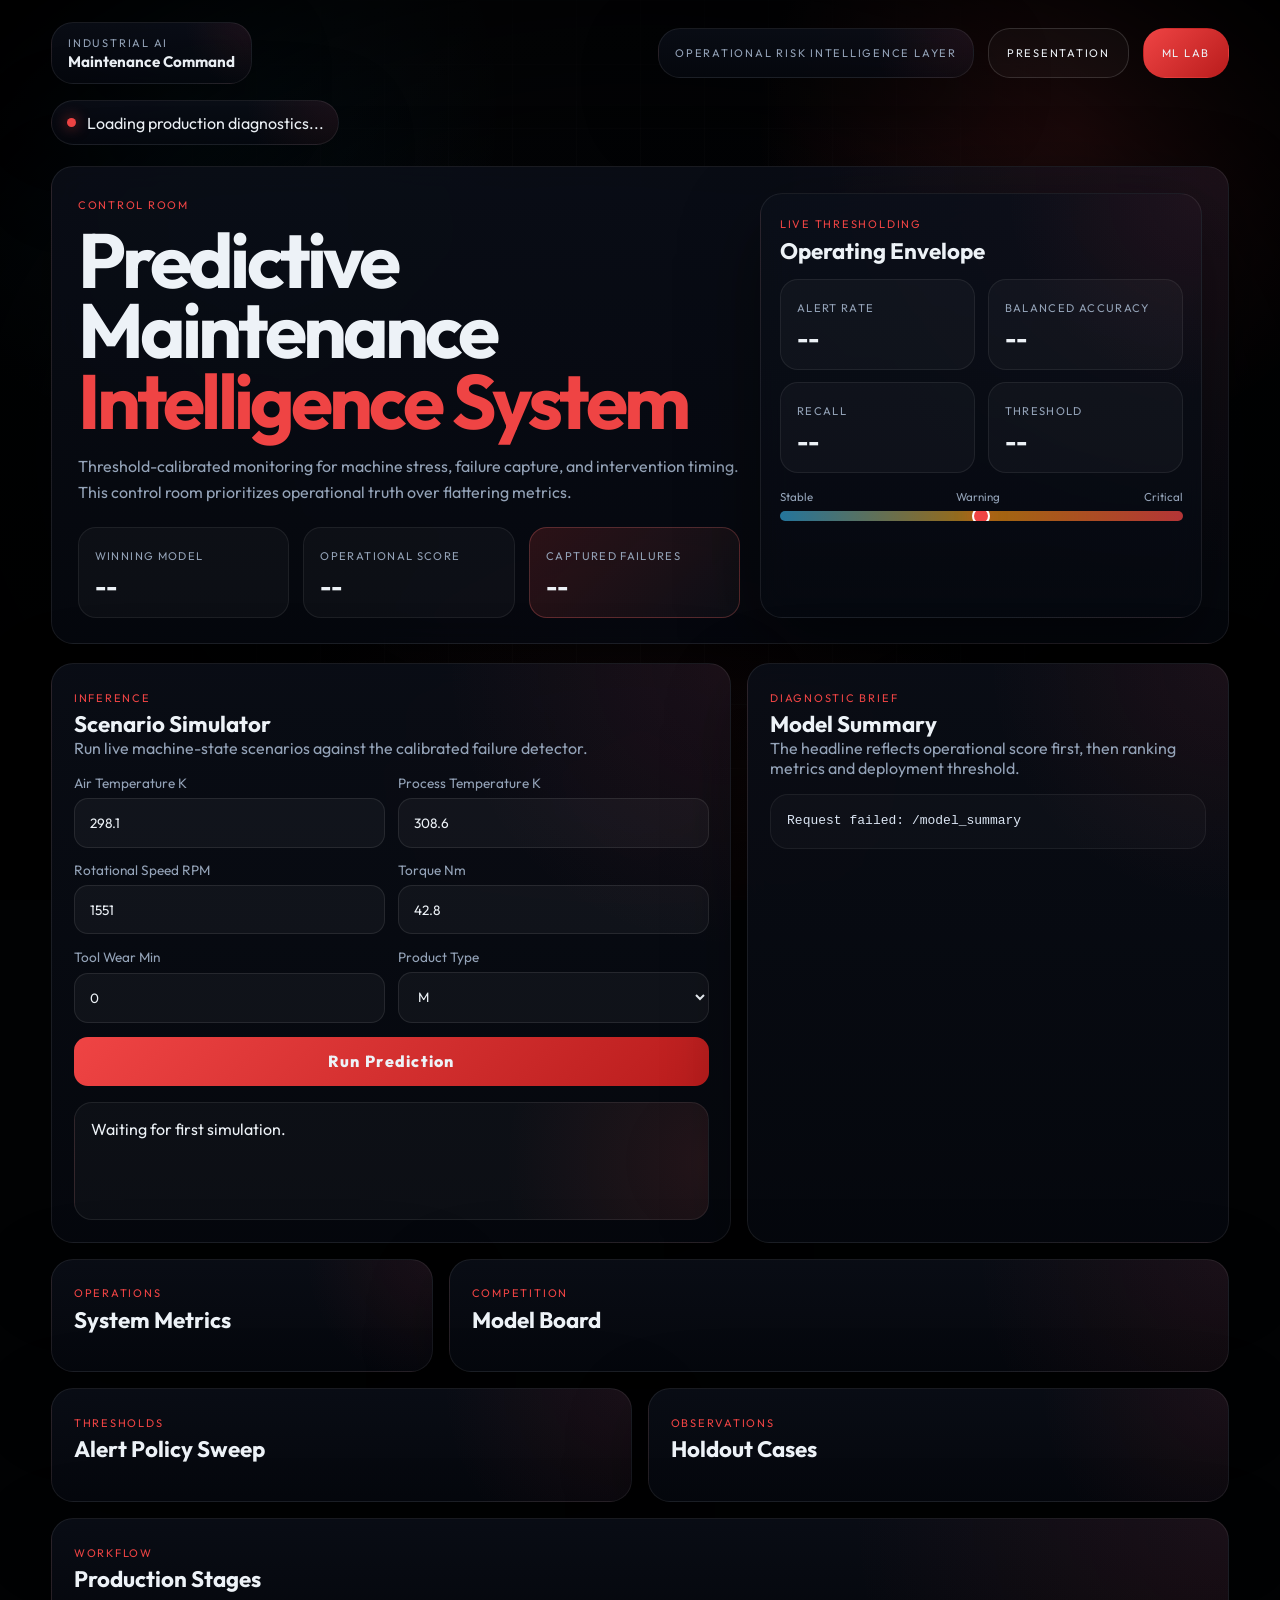
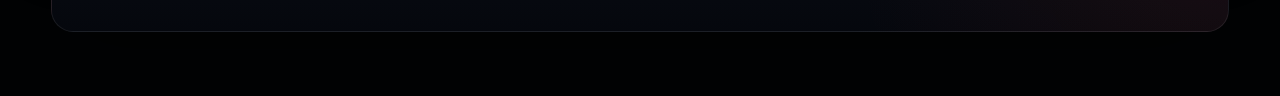
==== frontend/index.html @ 71aef169 "Build production-ready predictive maintenance app" ====
<!DOCTYPE html>
<html lang="en">
<head>
    <meta charset="UTF-8">
    <meta name="viewport" content="width=device-width, initial-scale=1.0">
    <title>Predictive Maintenance Intelligence</title>
    <link rel="icon" type="image/svg+xml" href="assets/icons/favicon.svg">
    <link rel="stylesheet" href="css/style.css?v=3.0">
</head>
<body>
    <div id="bg-layer"></div>
    <div id="vignette"></div>
    <div id="grid-overlay"></div>
    <div id="page-wipe"></div>

    <div id="loading-overlay">
        <div class="loader"></div>
        <p>INITIALIZING MAINTENANCE CORE...</p>
    </div>

    <header class="top-nav">
        <div class="nav-cluster">
            <div class="brand-mark glass">
                <span class="brand-kicker">Industrial AI</span>
                <strong>Maintenance Command</strong>
            </div>
        </div>
        <div class="nav-cluster">
            <div class="nav-meta glass">Operational Risk Intelligence Layer</div>
            <a href="/presentation" class="nav-btn route-link">PRESENTATION</a>
            <a href="/notebook" class="nav-btn primary route-link">ML LAB</a>
        </div>
    </header>

    <div class="scene-status glass">
        <span class="scene-dot"></span>
        <span id="hero-subtitle">Loading production diagnostics...</span>
    </div>

    <main class="control-shell">
        <section class="hero-stage glass">
            <div class="hero-copy">
                <span class="tag">Control Room</span>
                <h1>Predictive Maintenance<br><span>Intelligence System</span></h1>
                <p>Threshold-calibrated monitoring for machine stress, failure capture, and intervention timing. This control room prioritizes operational truth over flattering metrics.</p>
                <div class="hero-stats-row">
                    <article class="hero-stat-card">
                        <span>Winning Model</span>
                        <strong id="stat-model">--</strong>
                    </article>
                    <article class="hero-stat-card">
                        <span>Operational Score</span>
                        <strong id="stat-r2">--</strong>
                    </article>
                    <article class="hero-stat-card accent">
                        <span>Captured Failures</span>
                        <strong id="stat-savings">--</strong>
                    </article>
                </div>
            </div>

            <div class="hero-aside">
                <article class="glass aside-panel">
                    <div class="panel-head compact">
                        <span class="tag">Live Thresholding</span>
                        <h2>Operating Envelope</h2>
                    </div>
                    <div class="ops-grid">
                        <div class="ops-card"><span>Alert Rate</span><strong id="ops-alert-rate">--</strong></div>
                        <div class="ops-card"><span>Balanced Accuracy</span><strong id="ops-precision">--</strong></div>
                        <div class="ops-card"><span>Recall</span><strong id="ops-recall">--</strong></div>
                        <div class="ops-card"><span>Threshold</span><strong id="ops-threshold">--</strong></div>
                    </div>
                    <div class="signal-band">
                        <div class="signal-labels"><span>Stable</span><span>Warning</span><span>Critical</span></div>
                        <div class="signal-track"><span id="signal-thumb"></span></div>
                    </div>
                </article>
            </div>
        </section>

        <section class="dashboard-grid">
            <article class="glass command-panel span-7">
                <div class="panel-head">
                    <span class="tag">Inference</span>
                    <h2>Scenario Simulator</h2>
                    <p>Run live machine-state scenarios against the calibrated failure detector.</p>
                </div>
                <form id="prediction-form" class="sim-form">
                    <label>Air Temperature K<input name="air_temp_k" type="number" step="0.1" value="298.1"></label>
                    <label>Process Temperature K<input name="process_temp_k" type="number" step="0.1" value="308.6"></label>
                    <label>Rotational Speed RPM<input name="rotational_speed" type="number" step="1" value="1551"></label>
                    <label>Torque Nm<input name="torque" type="number" step="0.1" value="42.8"></label>
                    <label>Tool Wear Min<input name="tool_wear" type="number" step="1" value="0"></label>
                    <label>Product Type
                        <select name="product_type">
                            <option value="L">L</option>
                            <option value="M" selected>M</option>
                            <option value="H">H</option>
                        </select>
                    </label>
                    <button class="cta" type="submit">Run Prediction</button>
                </form>
                <div id="prediction-result" class="result-panel cinematic-result">Waiting for first simulation.</div>
            </article>

            <article class="glass summary-panel span-5">
                <div class="panel-head">
                    <span class="tag">Diagnostic Brief</span>
                    <h2>Model Summary</h2>
                    <p>The headline reflects operational score first, then ranking metrics and deployment threshold.</p>
                </div>
                <pre id="summary-box" class="mono">Loading...</pre>
                <div id="feature-chips" class="chip-grid"></div>
            </article>

            <article class="glass data-panel span-4">
                <div class="panel-head compact">
                    <span class="tag">Operations</span>
                    <h2>System Metrics</h2>
                </div>
                <div id="metrics-box" class="metric-list"></div>
            </article>

            <article class="glass data-panel span-8">
                <div class="panel-head compact">
                    <span class="tag">Competition</span>
                    <h2>Model Board</h2>
                </div>
                <div id="leaderboard" class="leaderboard"></div>
            </article>

            <article class="glass data-panel span-6">
                <div class="panel-head compact">
                    <span class="tag">Thresholds</span>
                    <h2>Alert Policy Sweep</h2>
                </div>
                <div id="threshold-preview" class="leaderboard"></div>
            </article>

            <article class="glass data-panel span-6">
                <div class="panel-head compact">
                    <span class="tag">Observations</span>
                    <h2>Holdout Cases</h2>
                </div>
                <div id="observations" class="observations"></div>
            </article>

            <article class="glass data-panel span-12">
                <div class="panel-head compact">
                    <span class="tag">Workflow</span>
                    <h2>Production Stages</h2>
                </div>
                <div id="workflow-stages" class="leaderboard"></div>
            </article>
        </section>
    </main>

    <script src="js/app.js?v=3.0"></script>
</body>
</html>
---- frontend/css/style.css ----
@import url('https://fonts.googleapis.com/css2?family=Outfit:wght@300;400;600;800&display=swap');

:root {
    --bg: #020304;
    --card: rgba(8, 11, 18, 0.72);
    --card-strong: rgba(10, 14, 24, 0.86);
    --line: rgba(255, 255, 255, 0.08);
    --line-strong: rgba(255, 255, 255, 0.14);
    --text: #edf2f7;
    --muted: #94a3b8;
    --accent: #ef4444;
    --accent-2: #f87171;
    --accent-soft: rgba(239, 68, 68, 0.14);
    --cyan: #38bdf8;
    --gold: #f59e0b;
    --shadow: 0 28px 80px rgba(0, 0, 0, 0.42);
}

* { box-sizing: border-box; margin: 0; padding: 0; }
html { scroll-behavior: smooth; }

body {
    font-family: 'Outfit', system-ui, sans-serif;
    background: var(--bg);
    color: var(--text);
    min-height: 100vh;
}

#bg-layer {
    position: fixed;
    inset: 0;
    z-index: 0;
    background:
        radial-gradient(circle at 14% 12%, rgba(56, 189, 248, 0.08), transparent 24%),
        radial-gradient(circle at 84% 14%, rgba(239, 68, 68, 0.18), transparent 24%),
        radial-gradient(circle at 50% 100%, rgba(239, 68, 68, 0.08), transparent 38%),
        linear-gradient(180deg, #040507 0%, #020304 100%);
}

#grid-overlay {
    position: fixed;
    inset: 0;
    z-index: 0;
    background-image:
        linear-gradient(rgba(255,255,255,0.03) 1px, transparent 1px),
        linear-gradient(90deg, rgba(255,255,255,0.03) 1px, transparent 1px);
    background-size: 64px 64px;
    mask-image: radial-gradient(circle at center, rgba(0,0,0,0.9), transparent 88%);
    pointer-events: none;
}

#vignette {
    position: fixed;
    inset: 0;
    z-index: 1;
    background: radial-gradient(ellipse at center, transparent 42%, rgba(0,0,0,0.94) 100%);
    pointer-events: none;
}

#page-wipe {
    position: fixed;
    inset: 0;
    z-index: 60;
    background: linear-gradient(90deg, rgba(239,68,68,0.96), rgba(120,0,0,0.98));
    transform: scaleX(0);
    transform-origin: left center;
    transition: transform .42s cubic-bezier(.77,0,.18,1);
    pointer-events: none;
}

#page-wipe.active {
    transform: scaleX(1);
}

body.page-exit {
    overflow: hidden;
}

body.page-exit .control-shell,
body.page-exit .book-shell,
body.page-exit .presentation-shell,
body.page-exit .top-nav,
body.page-exit .scene-status {
    opacity: 0;
    transform: translateY(12px);
    transition: opacity .24s ease, transform .24s ease;
}

#loading-overlay {
    position: fixed;
    inset: 0;
    z-index: 40;
    display: flex;
    flex-direction: column;
    align-items: center;
    justify-content: center;
    background: #000;
    transition: opacity .8s ease, visibility .8s ease;
}

#loading-overlay.hidden {
    opacity: 0;
    visibility: hidden;
}

.loader {
    width: 54px;
    height: 54px;
    border-radius: 50%;
    border: 3px solid rgba(239,68,68,0.12);
    border-top-color: var(--accent);
    animation: spin 1s linear infinite;
    margin-bottom: 1.1rem;
}

#loading-overlay p {
    color: var(--accent-2);
    font-size: .72rem;
    font-weight: 800;
    letter-spacing: .32em;
}

@keyframes spin {
    from { transform: rotate(0deg); }
    to { transform: rotate(360deg); }
}

.glass {
    background:
        radial-gradient(circle at top right, rgba(239,68,68,0.08), transparent 32%),
        linear-gradient(180deg, rgba(11, 15, 25, 0.82), rgba(6, 9, 16, 0.82));
    border: 1px solid var(--line);
    backdrop-filter: blur(16px);
    -webkit-backdrop-filter: blur(16px);
    box-shadow: var(--shadow);
}

.top-nav,
.scene-status,
.control-shell,
.book-shell {
    position: relative;
    z-index: 5;
}

.top-nav {
    position: sticky;
    top: 0;
    display: flex;
    justify-content: space-between;
    gap: 1rem;
    padding: 1.4rem 4vw 0;
}

.nav-cluster {
    display: flex;
    align-items: center;
    gap: .9rem;
}

.brand-mark,
.nav-meta,
.nav-btn,
.hero-stage,
.aside-panel,
.command-panel,
.summary-panel,
.data-panel,
.book-hero,
.book-sidebar,
.chapter-card {
    border-radius: 22px;
}

.brand-mark,
.nav-meta,
.nav-btn {
    min-height: 50px;
}

.brand-mark {
    display: grid;
    align-content: center;
    gap: .12rem;
    padding: .78rem 1rem;
}

.brand-kicker,
.nav-meta,
.nav-btn,
.tag,
.label {
    font-size: .69rem;
    letter-spacing: .16em;
    text-transform: uppercase;
}

.brand-mark strong {
    font-size: .95rem;
}

.brand-kicker,
.nav-meta,
.label,
.hero-stage p,
.panel-head p,
.chapter-card p,
.dashboard-kpi-tile small,
.hero-stats span {
    color: var(--muted);
}

.nav-meta {
    display: inline-flex;
    align-items: center;
    padding: .78rem 1rem;
}

.nav-btn {
    display: inline-flex;
    align-items: center;
    justify-content: center;
    padding: .86rem 1.1rem;
    text-decoration: none;
    color: var(--text);
    border: 1px solid var(--line-strong);
    background: rgba(255,255,255,0.03);
    transition: transform .24s ease, border-color .24s ease, background .24s ease;
}

.nav-btn:hover {
    transform: translateY(-2px);
    border-color: rgba(255,255,255,0.22);
}

.nav-btn.primary {
    background: linear-gradient(135deg, var(--accent), #b91c1c);
    border-color: transparent;
}

.scene-status {
    display: inline-flex;
    align-items: center;
    gap: .7rem;
    margin: 1rem 4vw 0;
    padding: .72rem .9rem;
    border-radius: 999px;
}

.scene-dot {
    width: 9px;
    height: 9px;
    border-radius: 50%;
    background: var(--accent);
    box-shadow: 0 0 14px rgba(239,68,68,0.72);
}

.control-shell,
.book-shell {
    padding: 1.3rem 4vw 4rem;
}

.hero-stage {
    display: grid;
    grid-template-columns: 1.2fr .8fr;
    gap: 1.25rem;
    padding: 1.6rem;
    margin-bottom: 1.2rem;
}

.hero-copy h1,
.book-hero h1 {
    font-size: clamp(2.7rem, 6vw, 5.4rem);
    line-height: .92;
    margin: .75rem 0 1rem;
    letter-spacing: -0.05em;
}

.hero-copy h1 span,
.book-hero h1 span,
.tag {
    color: var(--accent);
}

.hero-copy p,
.book-hero-copy p {
    max-width: 56rem;
    font-size: 1rem;
    line-height: 1.65;
}

.hero-stats-row,
.hero-stats,
.dashboard-kpi-grid {
    display: grid;
    grid-template-columns: repeat(3, minmax(0, 1fr));
    gap: .9rem;
    margin-top: 1.35rem;
}

.hero-stats {
    grid-template-columns: repeat(4, minmax(0, 1fr));
}

.hero-stat-card,
.ops-card,
.dashboard-kpi-tile {
    padding: 1rem;
    border-radius: 18px;
    background: rgba(255,255,255,0.03);
    border: 1px solid rgba(255,255,255,0.07);
}

.hero-stat-card.accent {
    background: linear-gradient(135deg, rgba(239,68,68,0.16), rgba(255,255,255,0.03));
    border-color: rgba(248,113,113,0.28);
}

.hero-stat-card span,
.ops-card span,
.dashboard-kpi-tile span {
    color: var(--muted);
    font-size: .7rem;
    letter-spacing: .12em;
    text-transform: uppercase;
}

.hero-stat-card strong,
.ops-card strong,
.dashboard-kpi-tile strong,
.hero-stats strong {
    display: block;
    margin-top: .35rem;
    font-size: 1.55rem;
}

.aside-panel {
    padding: 1.15rem;
    min-height: 100%;
}

.panel-head {
    margin-bottom: 1rem;
}

.panel-head.compact {
    margin-bottom: .9rem;
}

.panel-head h2,
.chapter-card h2 {
    font-size: 1.4rem;
    margin-top: .28rem;
}

.ops-grid {
    display: grid;
    grid-template-columns: repeat(2, minmax(0, 1fr));
    gap: .8rem;
}

.signal-band {
    margin-top: 1rem;
}

.signal-labels {
    display: flex;
    justify-content: space-between;
    color: var(--muted);
    font-size: .72rem;
    margin-bottom: .45rem;
}

.signal-track {
    position: relative;
    height: 10px;
    border-radius: 999px;
    background: linear-gradient(90deg, rgba(56,189,248,0.6), rgba(245,158,11,0.65), rgba(239,68,68,0.75));
    overflow: hidden;
}

#signal-thumb {
    position: absolute;
    top: 50%;
    left: 50%;
    width: 18px;
    height: 18px;
    border-radius: 50%;
    border: 2px solid #fff;
    background: var(--accent);
    transform: translate(-50%, -50%);
    box-shadow: 0 0 18px rgba(239,68,68,0.48);
}

.dashboard-grid {
    display: grid;
    grid-template-columns: repeat(12, minmax(0, 1fr));
    gap: 1rem;
}

.span-4 { grid-column: span 4; }
.span-5 { grid-column: span 5; }
.span-6 { grid-column: span 6; }
.span-7 { grid-column: span 7; }
.span-8 { grid-column: span 8; }
.span-12 { grid-column: span 12; }

.command-panel,
.summary-panel,
.data-panel,
.chapter-card {
    padding: 1.35rem;
}

.sim-form {
    display: grid;
    grid-template-columns: repeat(2, minmax(0, 1fr));
    gap: .85rem;
}

.sim-form label {
    display: grid;
    gap: .36rem;
    color: var(--muted);
    font-size: .85rem;
}

input,
select,
button {
    width: 100%;
    border: 1px solid rgba(255,255,255,0.09);
    border-radius: 14px;
    background: rgba(255,255,255,0.04);
    color: var(--text);
    padding: .92rem .95rem;
    font: inherit;
}

input:focus,
select:focus {
    outline: none;
    border-color: rgba(248,113,113,0.5);
    box-shadow: 0 0 0 4px rgba(239,68,68,0.12);
}

.cta {
    grid-column: span 2;
    border: none;
    background: linear-gradient(135deg, var(--accent), #b91c1c);
    font-weight: 800;
    letter-spacing: .08em;
    cursor: pointer;
}

.cta:hover {
    filter: brightness(1.05);
}

.result-panel,
.mono,
.metric-list,
.leaderboard,
.observations,
.source-snippets {
    margin-top: 1rem;
}

.result-panel,
.mono {
    padding: 1rem;
}

.cinematic-result {
    background:
        radial-gradient(circle at right, rgba(239,68,68,0.1), transparent 32%),
        rgba(255,255,255,0.03);
    border: 1px solid var(--line);
    border-radius: 18px;
    min-height: 118px;
}

.mono {
    white-space: pre-wrap;
    color: #dbe5f3;
    background: rgba(255,255,255,0.025);
    border: 1px solid rgba(255,255,255,0.06);
    border-radius: 18px;
    line-height: 1.6;
}

.metric-list,
.leaderboard,
.observations,
.source-snippets,
.dashboard-shell,
.chapter-stack {
    display: grid;
    gap: .8rem;
}

.metric-pill,
.leaderboard-row,
.observation-row,
.source-card {
    background: rgba(255,255,255,0.03);
    border: 1px solid rgba(255,255,255,0.06);
    border-radius: 18px;
}

.metric-pill,
.leaderboard-row,
.observation-row,
.source-card {
    padding: .95rem 1rem;
}

.metric-pill {
    display: flex;
    justify-content: space-between;
    gap: 1rem;
    align-items: center;
}

.leaderboard-row,
.observation-row {
    display: grid;
    grid-template-columns: repeat(4, minmax(0, 1fr));
    gap: .75rem;
}

.chip-grid {
    display: flex;
    flex-wrap: wrap;
    gap: .52rem;
}

.chip {
    display: inline-flex;
    align-items: center;
    padding: .48rem .74rem;
    border-radius: 999px;
    border: 1px solid rgba(255,255,255,0.08);
    background: rgba(255,255,255,0.04);
    color: #dbeafe;
    font-size: .78rem;
}

.value {
    display: block;
    margin-top: .22rem;
    font-weight: 700;
    font-size: .98rem;
}

.book-shell {
    padding-top: 2rem;
}

.book-hero {
    padding: 1.6rem;
    margin-bottom: 1rem;
}

.book-grid {
    display: grid;
    grid-template-columns: 280px minmax(0, 1fr);
    gap: 1rem;
}

.book-tabs {
    display: flex;
    gap: .75rem;
    margin: 1rem 0 1.4rem;
}

.book-tab {
    padding: .85rem 1rem;
    border-radius: 16px;
    border: 1px solid var(--line-strong);
    background: rgba(255,255,255,0.03);
    color: var(--text);
    cursor: pointer;
}

.book-tab.active {
    background: linear-gradient(135deg, var(--accent), #b91c1c);
    border-color: transparent;
}

.tab-view { display: none; }
.tab-view.active { display: block; }

.book-sidebar {
    align-self: start;
    position: sticky;
    top: 5.7rem;
    padding: 1.2rem;
}

.chapter-nav {
    display: grid;
    gap: .7rem;
    margin-top: .9rem;
}

.chapter-nav a {
    text-decoration: none;
    color: var(--text);
    padding: .78rem .88rem;
    border-radius: 14px;
    background: rgba(255,255,255,0.03);
    border: 1px solid rgba(255,255,255,0.05);
    transition: transform .22s ease, border-color .22s ease;
}

.chapter-nav a:hover {
    transform: translateX(4px);
    border-color: rgba(248,113,113,0.24);
}

.cinematic-card {
    position: relative;
    overflow: hidden;
}

.cinematic-card::before {
    content: "";
    position: absolute;
    inset: 0;
    background: linear-gradient(135deg, rgba(255,255,255,0.03), transparent 18%, transparent 82%, rgba(239,68,68,0.07));
    pointer-events: none;
}

.source-card .mono {
    margin-top: .8rem;
}

.presentation-body {
    overflow: hidden;
}

.presentation-shell {
    position: relative;
    z-index: 5;
    min-height: 100vh;
    padding: 6rem 3vw 1rem;
}

.presentation-stage {
    height: calc(100vh - 7rem);
    padding: 1rem;
    overflow: hidden;
}

.presentation-topline {
    display: flex;
    justify-content: space-between;
    gap: 1rem;
    margin-bottom: 1rem;
}

.presentation-badge {
    display: inline-flex;
    align-items: center;
    gap: .55rem;
    padding: .55rem .82rem;
    border-radius: 999px;
    background: rgba(0,0,0,0.44);
    border: 1px solid rgba(255,255,255,0.08);
    color: #fff;
    font-size: .63rem;
    letter-spacing: .14em;
    text-transform: uppercase;
}

.presentation-badge::before {
    content: "";
    width: 7px;
    height: 7px;
    border-radius: 50%;
    background: var(--accent);
    box-shadow: 0 0 12px rgba(239,68,68,0.68);
}

.presentation-slide-grid {
    display: grid;
    grid-template-columns: repeat(4, minmax(0, 1fr));
    gap: 1rem;
    height: calc(100% - 3rem);
    align-content: start;
}

.presentation-hero-card,
.presentation-metric-card,
.presentation-panel {
    padding: 1.25rem;
    border-radius: 22px;
}

.presentation-hero-card {
    grid-column: span 4;
}

.presentation-hero-card h1 {
    font-size: clamp(2.6rem, 5vw, 5rem);
    line-height: .92;
    margin: .6rem 0 .9rem;
}

.presentation-hero-card h1 span {
    color: var(--accent);
}

.presentation-metric-card strong {
    display: block;
    margin: .45rem 0;
    font-size: 2rem;
}

.presentation-panel.span-2 {
    grid-column: span 2;
}

.presentation-panel.span-4 {
    grid-column: span 4;
}

.presentation-list {
    display: grid;
    gap: .75rem;
    margin-top: 1rem;
}

.mini-row {
    display: flex;
    justify-content: space-between;
    gap: 1rem;
    padding: .82rem .92rem;
    border-radius: 14px;
    background: rgba(255,255,255,0.03);
    border: 1px solid rgba(255,255,255,0.05);
}

.toolbar {
    display: flex;
    align-items: center;
    gap: .75rem;
    margin-bottom: 1.1rem;
    flex-wrap: wrap;
}

.scene-inline {
    display: inline-flex;
    align-items: center;
    min-height: 48px;
    padding: .72rem .95rem;
    border-radius: 999px;
    border: 1px solid rgba(255,255,255,0.08);
    background: rgba(255,255,255,0.03);
    color: var(--muted);
    font-size: .74rem;
    letter-spacing: .08em;
    text-transform: uppercase;
}

.cell {
    margin-top: 1rem;
    border: 1px solid rgba(255,255,255,0.06);
    border-radius: 18px;
    overflow: hidden;
    background: rgba(255,255,255,0.025);
}

.cell-label {
    padding: .82rem 1rem;
    border-bottom: 1px solid rgba(255,255,255,0.06);
    color: #fca5a5;
    font-size: .72rem;
    letter-spacing: .14em;
    text-transform: uppercase;
}

.cell-header {
    display: flex;
    align-items: center;
    justify-content: space-between;
    gap: 1rem;
    padding: .82rem 1rem;
    border-bottom: 1px solid rgba(255,255,255,0.06);
    background: rgba(255,255,255,0.02);
}

.cell-title {
    color: var(--text);
    font-size: .9rem;
    font-weight: 700;
}

.btn-run {
    width: auto;
    min-width: 88px;
    border-radius: 999px;
    border: 1px solid rgba(248,113,113,0.3);
    background: rgba(239,68,68,0.14);
    color: #fecaca;
    font-size: .74rem;
    font-weight: 800;
    letter-spacing: .14em;
}

.code-editor {
    width: 100%;
    min-height: 180px;
    resize: vertical;
    border: 0;
    border-bottom: 1px solid rgba(255,255,255,0.06);
    border-radius: 0;
    background: #0b1020;
    color: #dbe5f3;
    padding: 1rem 1.05rem;
    font-family: Consolas, Monaco, monospace;
    font-size: .86rem;
    line-height: 1.65;
}

.output {
    padding: 1rem;
    background: rgba(10,14,24,0.82);
}

.pretty-output {
    display: grid;
    gap: .8rem;
}

.output-pre {
    white-space: pre-wrap;
    border-radius: 14px;
    border: 1px solid rgba(255,255,255,0.06);
    background: rgba(255,255,255,0.03);
    padding: .9rem 1rem;
    color: #dbe5f3;
    font-family: Consolas, Monaco, monospace;
    line-height: 1.6;
}

.output-pre.error {
    border-color: rgba(248,113,113,0.2);
    background: rgba(127,29,29,0.18);
    color: #fecaca;
}

.output-plot {
    max-width: 100%;
    border-radius: 16px;
    border: 1px solid rgba(255,255,255,0.08);
    background: #fff;
}

@media (max-width: 1180px) {
    .hero-stage,
    .book-grid {
        grid-template-columns: 1fr;
    }

    .span-4,
    .span-5,
    .span-6,
    .span-7,
    .span-8,
    .span-12 {
        grid-column: 1 / -1;
    }
}

@media (max-width: 860px) {
    .top-nav {
        position: relative;
        flex-direction: column;
        align-items: stretch;
    }

    .nav-cluster {
        flex-wrap: wrap;
    }

    .hero-stats-row,
    .hero-stats,
    .dashboard-kpi-grid,
    .ops-grid,
    .sim-form,
    .leaderboard-row,
    .observation-row {
        grid-template-columns: 1fr;
    }

    .cta {
        grid-column: auto;
    }

    .book-sidebar {
        position: static;
    }

    .toolbar {
        flex-direction: column;
        align-items: stretch;
    }

    .presentation-shell {
        padding: 5.4rem .9rem .9rem;
    }

    .presentation-stage {
        height: auto;
        min-height: calc(100vh - 6.3rem);
        overflow: auto;
    }

    .presentation-slide-grid {
        grid-template-columns: 1fr;
        height: auto;
    }

    .presentation-hero-card,
    .presentation-panel.span-2,
    .presentation-panel.span-4 {
        grid-column: auto;
    }
}
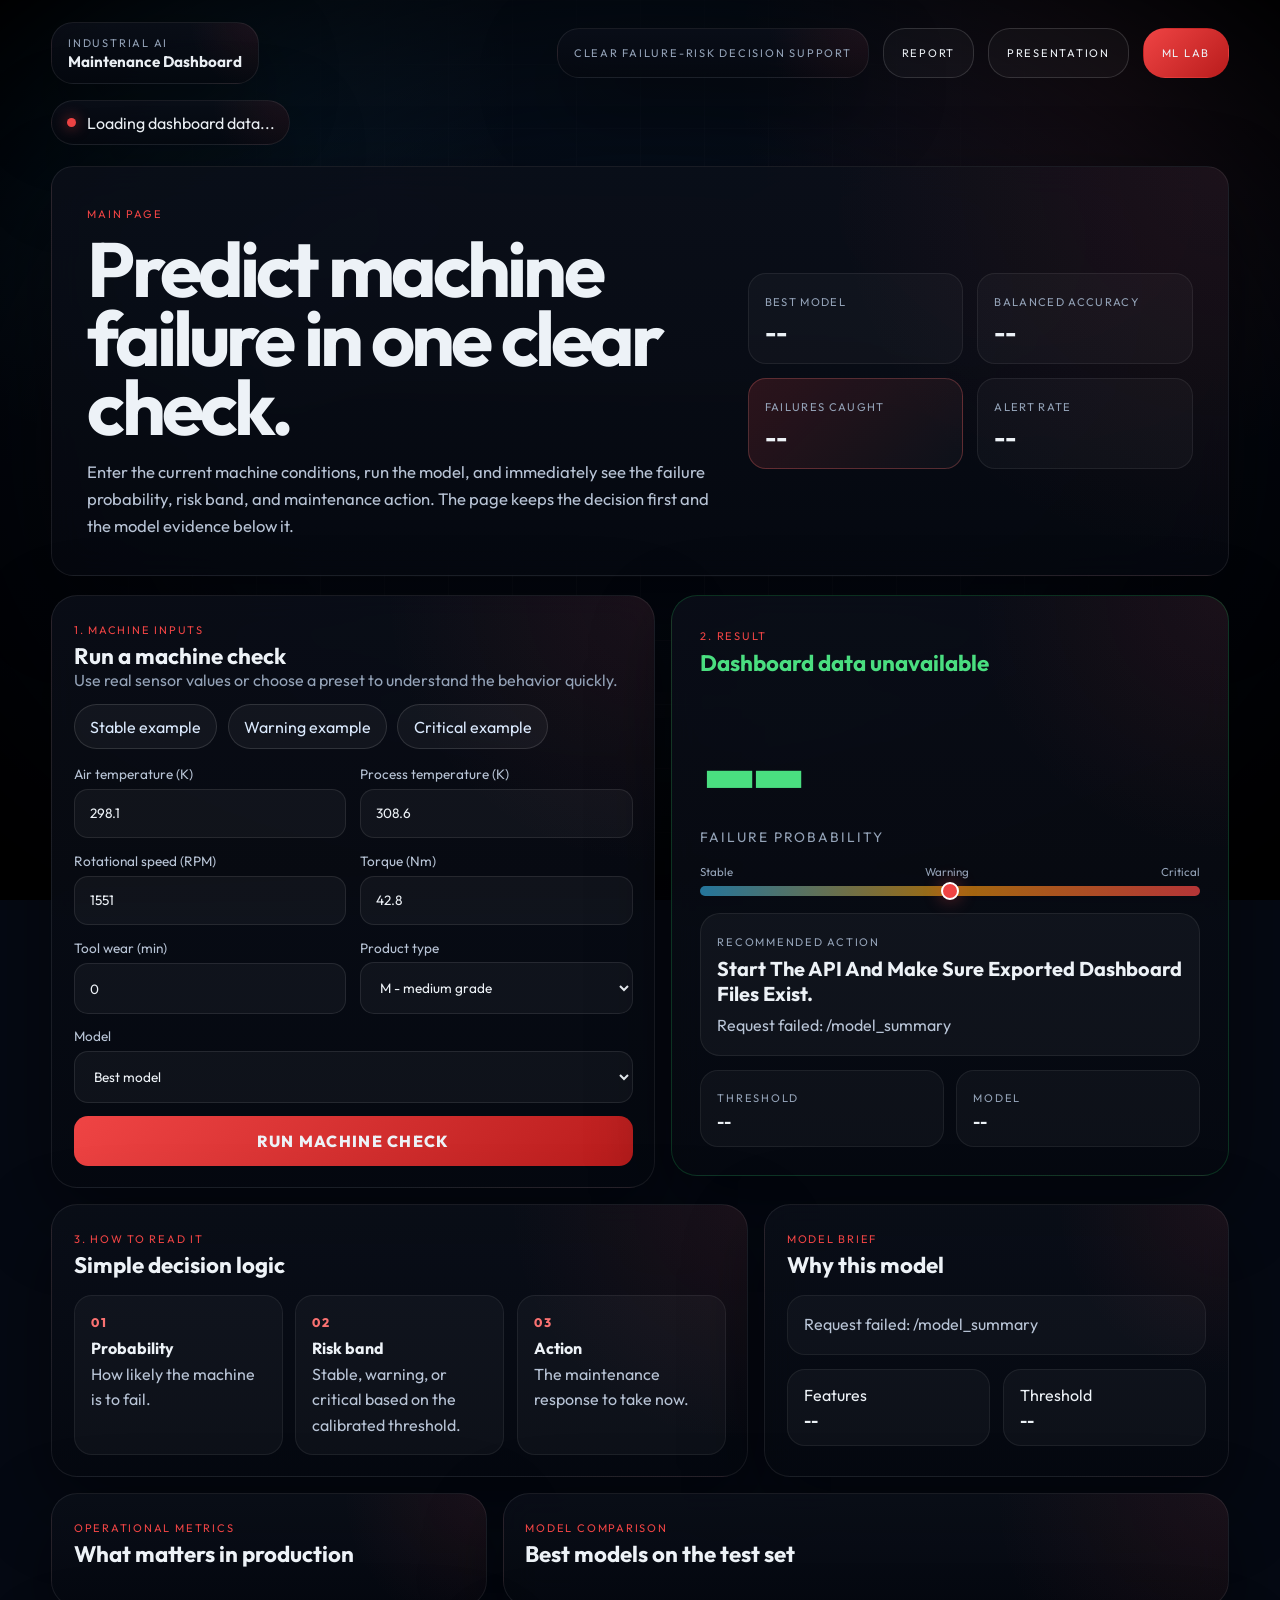
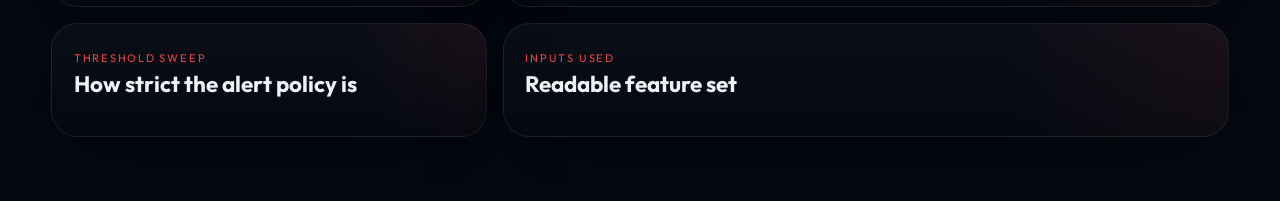
==== commit dd47caa3: "Prepare predictive maintenance app for Railway" ====
--- a/frontend/index.html
+++ b/frontend/index.html
@@ -3,11 +3,11 @@
 <head>
     <meta charset="UTF-8">
     <meta name="viewport" content="width=device-width, initial-scale=1.0">
-    <title>Predictive Maintenance Intelligence</title>
+    <title>Predictive Maintenance Dashboard</title>
     <link rel="icon" type="image/svg+xml" href="assets/icons/favicon.svg">
-    <link rel="stylesheet" href="css/style.css?v=3.0">
+    <link rel="stylesheet" href="css/style.css?v=5.0">
 </head>
-<body>
+<body class="home-page">
     <div id="bg-layer"></div>
     <div id="vignette"></div>
     <div id="grid-overlay"></div>
@@ -15,18 +15,19 @@
 
     <div id="loading-overlay">
         <div class="loader"></div>
-        <p>INITIALIZING MAINTENANCE CORE...</p>
+        <p>LOADING MAINTENANCE DASHBOARD...</p>
     </div>
 
     <header class="top-nav">
         <div class="nav-cluster">
             <div class="brand-mark glass">
                 <span class="brand-kicker">Industrial AI</span>
-                <strong>Maintenance Command</strong>
+                <strong>Maintenance Dashboard</strong>
             </div>
         </div>
         <div class="nav-cluster">
-            <div class="nav-meta glass">Operational Risk Intelligence Layer</div>
+            <div class="nav-meta glass">Clear failure-risk decision support</div>
+            <a href="/report" class="nav-btn route-link">REPORT</a>
             <a href="/presentation" class="nav-btn route-link">PRESENTATION</a>
             <a href="/notebook" class="nav-btn primary route-link">ML LAB</a>
         </div>
@@ -34,128 +35,158 @@
 
     <div class="scene-status glass">
         <span class="scene-dot"></span>
-        <span id="hero-subtitle">Loading production diagnostics...</span>
+        <span id="hero-subtitle">Loading dashboard data...</span>
     </div>
 
-    <main class="control-shell">
-        <section class="hero-stage glass">
+    <main class="control-shell clean-dashboard">
+        <section class="hero-stage glass simplified-hero">
             <div class="hero-copy">
-                <span class="tag">Control Room</span>
-                <h1>Predictive Maintenance<br><span>Intelligence System</span></h1>
-                <p>Threshold-calibrated monitoring for machine stress, failure capture, and intervention timing. This control room prioritizes operational truth over flattering metrics.</p>
-                <div class="hero-stats-row">
-                    <article class="hero-stat-card">
-                        <span>Winning Model</span>
-                        <strong id="stat-model">--</strong>
-                    </article>
-                    <article class="hero-stat-card">
-                        <span>Operational Score</span>
-                        <strong id="stat-r2">--</strong>
-                    </article>
-                    <article class="hero-stat-card accent">
-                        <span>Captured Failures</span>
-                        <strong id="stat-savings">--</strong>
-                    </article>
-                </div>
+                <span class="tag">Main page</span>
+                <h1>Predict machine failure in one clear check.</h1>
+                <p>Enter the current machine conditions, run the model, and immediately see the failure probability, risk band, and maintenance action. The page keeps the decision first and the model evidence below it.</p>
             </div>
-
-            <div class="hero-aside">
-                <article class="glass aside-panel">
-                    <div class="panel-head compact">
-                        <span class="tag">Live Thresholding</span>
-                        <h2>Operating Envelope</h2>
-                    </div>
-                    <div class="ops-grid">
-                        <div class="ops-card"><span>Alert Rate</span><strong id="ops-alert-rate">--</strong></div>
-                        <div class="ops-card"><span>Balanced Accuracy</span><strong id="ops-precision">--</strong></div>
-                        <div class="ops-card"><span>Recall</span><strong id="ops-recall">--</strong></div>
-                        <div class="ops-card"><span>Threshold</span><strong id="ops-threshold">--</strong></div>
-                    </div>
-                    <div class="signal-band">
-                        <div class="signal-labels"><span>Stable</span><span>Warning</span><span>Critical</span></div>
-                        <div class="signal-track"><span id="signal-thumb"></span></div>
-                    </div>
+            <div class="hero-stats-row quick-stats">
+                <article class="hero-stat-card">
+                    <span>Best model</span>
+                    <strong id="stat-model">--</strong>
+                </article>
+                <article class="hero-stat-card">
+                    <span>Balanced accuracy</span>
+                    <strong id="stat-balanced">--</strong>
+                </article>
+                <article class="hero-stat-card accent">
+                    <span>Failures caught</span>
+                    <strong id="stat-captured">--</strong>
+                </article>
+                <article class="hero-stat-card">
+                    <span>Alert rate</span>
+                    <strong id="stat-alert">--</strong>
                 </article>
             </div>
         </section>
 
-        <section class="dashboard-grid">
-            <article class="glass command-panel span-7">
+        <section class="decision-layout">
+            <article class="glass command-panel machine-check-card">
                 <div class="panel-head">
-                    <span class="tag">Inference</span>
-                    <h2>Scenario Simulator</h2>
-                    <p>Run live machine-state scenarios against the calibrated failure detector.</p>
+                    <span class="tag">1. Machine inputs</span>
+                    <h2>Run a machine check</h2>
+                    <p>Use real sensor values or choose a preset to understand the behavior quickly.</p>
                 </div>
-                <form id="prediction-form" class="sim-form">
-                    <label>Air Temperature K<input name="air_temp_k" type="number" step="0.1" value="298.1"></label>
-                    <label>Process Temperature K<input name="process_temp_k" type="number" step="0.1" value="308.6"></label>
-                    <label>Rotational Speed RPM<input name="rotational_speed" type="number" step="1" value="1551"></label>
-                    <label>Torque Nm<input name="torque" type="number" step="0.1" value="42.8"></label>
-                    <label>Tool Wear Min<input name="tool_wear" type="number" step="1" value="0"></label>
-                    <label>Product Type
+
+                <div class="preset-row" aria-label="Scenario presets">
+                    <button type="button" data-preset="stable">Stable example</button>
+                    <button type="button" data-preset="warning">Warning example</button>
+                    <button type="button" data-preset="critical">Critical example</button>
+                </div>
+
+                <form id="prediction-form" class="sim-form clean-form">
+                    <label>Air temperature (K)<input name="air_temp_k" type="number" step="0.1" value="298.1"></label>
+                    <label>Process temperature (K)<input name="process_temp_k" type="number" step="0.1" value="308.6"></label>
+                    <label>Rotational speed (RPM)<input name="rotational_speed" type="number" step="1" value="1551"></label>
+                    <label>Torque (Nm)<input name="torque" type="number" step="0.1" value="42.8"></label>
+                    <label>Tool wear (min)<input name="tool_wear" type="number" step="1" value="0"></label>
+                    <label>Product type
                         <select name="product_type">
-                            <option value="L">L</option>
-                            <option value="M" selected>M</option>
-                            <option value="H">H</option>
+                            <option value="L">L - low grade</option>
+                            <option value="M" selected>M - medium grade</option>
+                            <option value="H">H - high grade</option>
                         </select>
                     </label>
-                    <button class="cta" type="submit">Run Prediction</button>
+                    <label class="model-field">Model
+                        <select name="model_name" id="model-selector">
+                            <option value="">Best model</option>
+                        </select>
+                    </label>
+                    <button type="submit" class="cta">RUN MACHINE CHECK</button>
                 </form>
-                <div id="prediction-result" class="result-panel cinematic-result">Waiting for first simulation.</div>
             </article>
 
-            <article class="glass summary-panel span-5">
+            <article id="result-card" class="glass result-card risk-stable">
+                <div class="panel-head compact">
+                    <span class="tag">2. Result</span>
+                    <h2 id="result-status">Waiting for prediction</h2>
+                </div>
+                <div class="probability-readout">
+                    <strong id="result-probability">--</strong>
+                    <span>failure probability</span>
+                </div>
+                <div class="signal-band result-signal">
+                    <div class="signal-labels"><span>Stable</span><span>Warning</span><span>Critical</span></div>
+                    <div class="signal-track"><span id="probability-fill"></span><span id="signal-thumb"></span></div>
+                </div>
+                <div class="action-box">
+                    <span class="label">Recommended action</span>
+                    <strong id="result-action">Run a check to get the action.</strong>
+                    <p id="result-explainer">The result stays visible here so the decision is never hidden below the form.</p>
+                </div>
+                <div class="result-meta-grid">
+                    <div><span class="label">Threshold</span><strong id="result-threshold">--</strong></div>
+                    <div><span class="label">Model</span><strong id="result-model">--</strong></div>
+                </div>
+            </article>
+        </section>
+
+        <section class="explain-grid">
+            <article class="glass summary-panel explanation-card">
                 <div class="panel-head">
-                    <span class="tag">Diagnostic Brief</span>
-                    <h2>Model Summary</h2>
-                    <p>The headline reflects operational score first, then ranking metrics and deployment threshold.</p>
+                    <span class="tag">3. How to read it</span>
+                    <h2>Simple decision logic</h2>
                 </div>
-                <pre id="summary-box" class="mono">Loading...</pre>
-                <div id="feature-chips" class="chip-grid"></div>
+                <div class="decision-steps">
+                    <div><span>01</span><strong>Probability</strong><p>How likely the machine is to fail.</p></div>
+                    <div><span>02</span><strong>Risk band</strong><p>Stable, warning, or critical based on the calibrated threshold.</p></div>
+                    <div><span>03</span><strong>Action</strong><p>The maintenance response to take now.</p></div>
+                </div>
             </article>
 
-            <article class="glass data-panel span-4">
+            <article class="glass summary-panel explanation-card">
+                <div class="panel-head">
+                    <span class="tag">Model brief</span>
+                    <h2>Why this model</h2>
+                </div>
+                <p id="summary-box" class="plain-summary">Loading model summary...</p>
+                <div class="mini-kpis">
+                    <div><span>Features</span><strong id="stat-features">--</strong></div>
+                    <div><span>Threshold</span><strong id="stat-threshold">--</strong></div>
+                </div>
+            </article>
+        </section>
+
+        <section class="evidence-grid">
+            <article class="glass data-panel">
                 <div class="panel-head compact">
-                    <span class="tag">Operations</span>
-                    <h2>System Metrics</h2>
+                    <span class="tag">Operational metrics</span>
+                    <h2>What matters in production</h2>
                 </div>
                 <div id="metrics-box" class="metric-list"></div>
             </article>
 
-            <article class="glass data-panel span-8">
+            <article class="glass data-panel evidence-wide">
                 <div class="panel-head compact">
-                    <span class="tag">Competition</span>
-                    <h2>Model Board</h2>
+                    <span class="tag">Model comparison</span>
+                    <h2>Best models on the test set</h2>
                 </div>
                 <div id="leaderboard" class="leaderboard"></div>
             </article>
 
-            <article class="glass data-panel span-6">
+            <article class="glass data-panel evidence-wide">
                 <div class="panel-head compact">
-                    <span class="tag">Thresholds</span>
-                    <h2>Alert Policy Sweep</h2>
+                    <span class="tag">Threshold sweep</span>
+                    <h2>How strict the alert policy is</h2>
                 </div>
-                <div id="threshold-preview" class="leaderboard"></div>
+                <div id="threshold-preview" class="threshold-list"></div>
             </article>
 
-            <article class="glass data-panel span-6">
+            <article class="glass data-panel">
                 <div class="panel-head compact">
-                    <span class="tag">Observations</span>
-                    <h2>Holdout Cases</h2>
+                    <span class="tag">Inputs used</span>
+                    <h2>Readable feature set</h2>
                 </div>
-                <div id="observations" class="observations"></div>
-            </article>
-
-            <article class="glass data-panel span-12">
-                <div class="panel-head compact">
-                    <span class="tag">Workflow</span>
-                    <h2>Production Stages</h2>
-                </div>
-                <div id="workflow-stages" class="leaderboard"></div>
+                <div id="feature-chips" class="chip-grid"></div>
             </article>
         </section>
     </main>
 
-    <script src="js/app.js?v=3.0"></script>
+    <script src="js/app.js?v=5.0"></script>
 </body>
 </html>
--- a/frontend/css/style.css
+++ b/frontend/css/style.css
@@ -26,6 +26,20 @@
     min-height: 100vh;
 }
 
+::-webkit-scrollbar {
+    width: 8px;
+}
+::-webkit-scrollbar-track {
+    background: var(--bg);
+}
+::-webkit-scrollbar-thumb {
+    background: var(--line-strong);
+    border-radius: 4px;
+}
+::-webkit-scrollbar-thumb:hover {
+    background: var(--accent);
+}
+
 #bg-layer {
     position: fixed;
     inset: 0;
@@ -133,6 +147,13 @@
     backdrop-filter: blur(16px);
     -webkit-backdrop-filter: blur(16px);
     box-shadow: var(--shadow);
+    transition: transform .3s cubic-bezier(0.34, 1.56, 0.64, 1), border-color .3s ease, box-shadow .3s ease;
+}
+
+.glass:hover {
+    transform: translateY(-4px);
+    border-color: rgba(239, 68, 68, 0.3);
+    box-shadow: 0 40px 100px rgba(239, 68, 68, 0.12);
 }
 
 .top-nav,
@@ -440,8 +461,14 @@
 input:focus,
 select:focus {
     outline: none;
-    border-color: rgba(248,113,113,0.5);
+    border-color: var(--accent);
     box-shadow: 0 0 0 4px rgba(239,68,68,0.12);
+    background: rgba(255,255,255,0.08);
+}
+
+select option {
+    background: #0f172a;
+    color: var(--text);
 }
 
 .cta {
@@ -929,3 +956,451 @@
         grid-column: auto;
     }
 }
+
+/* Simplified main dashboard */
+.home-page {
+    background: #050913;
+}
+
+.home-page #bg-layer {
+    background:
+        radial-gradient(circle at 12% 10%, rgba(56, 189, 248, 0.1), transparent 26%),
+        radial-gradient(circle at 88% 8%, rgba(239, 68, 68, 0.12), transparent 28%),
+        linear-gradient(180deg, #07111f 0%, #050913 52%, #03050a 100%);
+}
+
+.home-page .glass:hover {
+    transform: none;
+}
+
+.clean-dashboard {
+    max-width: 1440px;
+    margin: 0 auto;
+}
+
+.simplified-hero {
+    grid-template-columns: minmax(0, 1.18fr) minmax(340px, .82fr);
+    align-items: center;
+    padding: clamp(1.3rem, 3vw, 2.2rem);
+}
+
+.simplified-hero .hero-copy h1 {
+    max-width: 13ch;
+    font-size: clamp(2.65rem, 6vw, 5.8rem);
+    line-height: .9;
+}
+
+.simplified-hero .hero-copy p {
+    max-width: 46rem;
+    color: #b8c4d6;
+    font-size: 1.04rem;
+}
+
+.quick-stats {
+    grid-template-columns: repeat(2, minmax(0, 1fr));
+    margin-top: 0;
+}
+
+.decision-layout,
+.explain-grid,
+.evidence-grid {
+    display: grid;
+    gap: 1rem;
+}
+
+.decision-layout {
+    grid-template-columns: minmax(0, 1.04fr) minmax(360px, .96fr);
+    align-items: start;
+    margin-bottom: 1rem;
+}
+
+.machine-check-card,
+.result-card,
+.explanation-card,
+.evidence-grid .data-panel {
+    border-radius: 26px;
+}
+
+.preset-row {
+    display: flex;
+    flex-wrap: wrap;
+    gap: .65rem;
+    margin: -.15rem 0 1rem;
+}
+
+.preset-row button {
+    width: auto;
+    border-radius: 999px;
+    border-color: rgba(255, 255, 255, 0.12);
+    background: rgba(255, 255, 255, 0.045);
+    color: #dbeafe;
+    cursor: pointer;
+    padding: .72rem .95rem;
+}
+
+.preset-row button:hover {
+    border-color: rgba(56, 189, 248, 0.38);
+    background: rgba(56, 189, 248, 0.08);
+}
+
+.clean-form {
+    grid-template-columns: repeat(2, minmax(0, 1fr));
+}
+
+.clean-form label {
+    color: #b8c4d6;
+}
+
+.clean-form .model-field,
+.clean-form .cta {
+    grid-column: 1 / -1;
+}
+
+.clean-form .cta:disabled {
+    cursor: wait;
+    opacity: .75;
+}
+
+.result-card {
+    position: sticky;
+    top: 6rem;
+    padding: clamp(1.2rem, 2.5vw, 1.75rem);
+    min-height: 490px;
+    border-color: rgba(34, 197, 94, 0.22);
+}
+
+.result-card.risk-warning {
+    border-color: rgba(245, 158, 11, 0.34);
+    box-shadow: 0 30px 80px rgba(245, 158, 11, 0.08);
+}
+
+.result-card.risk-critical {
+    border-color: rgba(239, 68, 68, 0.42);
+    box-shadow: 0 30px 80px rgba(239, 68, 68, 0.12);
+}
+
+.result-card.is-loading {
+    border-color: rgba(56, 189, 248, 0.26);
+}
+
+.probability-readout {
+    display: grid;
+    gap: .35rem;
+    padding: 1rem 0 .8rem;
+}
+
+.probability-readout strong {
+    font-size: clamp(4rem, 12vw, 8rem);
+    line-height: .9;
+    letter-spacing: -.08em;
+}
+
+.probability-readout span {
+    color: var(--muted);
+    font-size: .86rem;
+    letter-spacing: .14em;
+    text-transform: uppercase;
+}
+
+.risk-stable .probability-readout strong,
+.risk-stable #result-status {
+    color: #4ade80;
+}
+
+.risk-warning .probability-readout strong,
+.risk-warning #result-status {
+    color: #fbbf24;
+}
+
+.risk-critical .probability-readout strong,
+.risk-critical #result-status {
+    color: #f87171;
+}
+
+.result-signal {
+    margin: .3rem 0 1.1rem;
+}
+
+.home-page .signal-track {
+    overflow: visible;
+}
+
+#probability-fill {
+    position: absolute;
+    inset: 0 auto 0 0;
+    width: 0;
+    border-radius: inherit;
+    background: rgba(255, 255, 255, 0.3);
+    transition: width .35s ease;
+}
+
+.action-box {
+    padding: 1rem;
+    border-radius: 20px;
+    background: rgba(255, 255, 255, 0.04);
+    border: 1px solid rgba(255, 255, 255, 0.07);
+}
+
+.action-box strong {
+    display: block;
+    margin-top: .35rem;
+    font-size: 1.25rem;
+    text-transform: capitalize;
+}
+
+.action-box p,
+.plain-summary,
+.decision-steps p {
+    color: #b8c4d6;
+    line-height: 1.6;
+}
+
+.action-box p {
+    margin-top: .45rem;
+}
+
+.result-meta-grid,
+.mini-kpis {
+    display: grid;
+    grid-template-columns: repeat(2, minmax(0, 1fr));
+    gap: .8rem;
+    margin-top: .9rem;
+}
+
+.result-meta-grid div,
+.mini-kpis div,
+.decision-steps div {
+    padding: .95rem 1rem;
+    border-radius: 18px;
+    background: rgba(255, 255, 255, 0.035);
+    border: 1px solid rgba(255, 255, 255, 0.065);
+}
+
+.result-meta-grid strong,
+.mini-kpis strong {
+    display: block;
+    margin-top: .3rem;
+}
+
+.explain-grid {
+    grid-template-columns: 1.2fr .8fr;
+    margin-bottom: 1rem;
+}
+
+.decision-steps {
+    display: grid;
+    grid-template-columns: repeat(3, minmax(0, 1fr));
+    gap: .8rem;
+}
+
+.decision-steps span {
+    color: #f87171;
+    font-weight: 800;
+    font-size: .78rem;
+    letter-spacing: .16em;
+}
+
+.decision-steps strong {
+    display: block;
+    margin: .4rem 0 .25rem;
+}
+
+.plain-summary {
+    padding: 1rem;
+    border-radius: 18px;
+    background: rgba(255, 255, 255, 0.03);
+    border: 1px solid rgba(255, 255, 255, 0.06);
+}
+
+.evidence-grid {
+    grid-template-columns: minmax(280px, .75fr) minmax(0, 1.25fr);
+}
+
+.evidence-wide {
+    min-width: 0;
+}
+
+.best-row {
+    border-color: rgba(74, 222, 128, 0.2);
+    background: linear-gradient(135deg, rgba(34, 197, 94, 0.09), rgba(255, 255, 255, 0.03));
+}
+
+.threshold-list {
+    display: grid;
+    gap: .65rem;
+    margin-top: 1rem;
+}
+
+.threshold-row {
+    display: grid;
+    grid-template-columns: 80px repeat(3, minmax(0, 1fr));
+    gap: .7rem;
+    align-items: center;
+    padding: .85rem .95rem;
+    border-radius: 16px;
+    border: 1px solid rgba(255, 255, 255, 0.06);
+    background: rgba(255, 255, 255, 0.03);
+}
+
+.threshold-row strong {
+    color: #fca5a5;
+}
+
+.threshold-row span {
+    color: #b8c4d6;
+}
+
+@media (max-width: 1180px) {
+    .simplified-hero,
+    .decision-layout,
+    .explain-grid,
+    .evidence-grid {
+        grid-template-columns: 1fr;
+    }
+
+    .result-card {
+        position: static;
+        min-height: 0;
+    }
+}
+
+@media (max-width: 720px) {
+    .quick-stats,
+    .clean-form,
+    .decision-steps,
+    .result-meta-grid,
+    .mini-kpis,
+    .threshold-row {
+        grid-template-columns: 1fr;
+    }
+
+    .probability-readout strong {
+        font-size: 4rem;
+    }
+
+    .preset-row button {
+        width: 100%;
+    }
+}
+
+/* Clean ML Lab */
+.notebook-body .book-shell {
+    max-width: 1480px;
+    margin: 0 auto;
+}
+
+.notebook-body .book-hero {
+    border-radius: 30px;
+    padding: clamp(1.4rem, 3vw, 2.2rem);
+}
+
+.notebook-body .book-hero h1 {
+    max-width: 14ch;
+}
+
+.notebook-body .book-hero p {
+    max-width: 74rem;
+    color: #b8c4d6;
+}
+
+.notebook-body .hero-stats {
+    gap: 1rem;
+}
+
+.notebook-body .hero-stats > div {
+    padding: 1rem;
+    border-radius: 20px;
+    border: 1px solid rgba(255, 255, 255, 0.08);
+    background: rgba(255, 255, 255, 0.035);
+}
+
+.notebook-body .hero-stats strong {
+    font-size: clamp(1.4rem, 3vw, 2.1rem);
+}
+
+.lab-sync-strip {
+    display: flex;
+    align-items: center;
+    justify-content: space-between;
+    gap: 1rem;
+    margin-top: 1rem;
+    padding: .9rem 1rem;
+    border-radius: 18px;
+    border: 1px solid rgba(74, 222, 128, 0.18);
+    background: linear-gradient(135deg, rgba(34, 197, 94, 0.08), rgba(255, 255, 255, 0.025));
+}
+
+.lab-sync-strip span {
+    color: #4ade80;
+    font-size: .72rem;
+    font-weight: 800;
+    letter-spacing: .14em;
+    text-transform: uppercase;
+}
+
+.lab-sync-strip strong {
+    color: #dbeafe;
+    text-align: right;
+}
+
+.notebook-body .book-tabs {
+    position: sticky;
+    top: 5.4rem;
+    z-index: 6;
+    padding: .65rem;
+    border: 1px solid rgba(255, 255, 255, 0.07);
+    border-radius: 22px;
+    background: rgba(5, 9, 19, 0.82);
+    backdrop-filter: blur(18px);
+    -webkit-backdrop-filter: blur(18px);
+}
+
+.notebook-body .book-tab {
+    flex: 1;
+    font-weight: 800;
+}
+
+.notebook-body .chapter-card {
+    border-radius: 26px;
+}
+
+.notebook-body .chapter-card h2 span {
+    color: var(--accent);
+}
+
+.notebook-body .chapter-card p {
+    color: #b8c4d6;
+    line-height: 1.65;
+}
+
+.selected-policy-row {
+    border-color: rgba(74, 222, 128, 0.24);
+    background: linear-gradient(135deg, rgba(34, 197, 94, 0.1), rgba(255, 255, 255, 0.03));
+}
+
+.notebook-body .cell {
+    border-radius: 20px;
+}
+
+.notebook-body .code-editor {
+    min-height: 150px;
+}
+
+.notebook-body .source-card {
+    overflow: hidden;
+}
+
+@media (max-width: 860px) {
+    .lab-sync-strip {
+        align-items: flex-start;
+        flex-direction: column;
+    }
+
+    .lab-sync-strip strong {
+        text-align: left;
+    }
+
+    .notebook-body .book-tabs {
+        position: static;
+    }
+}
